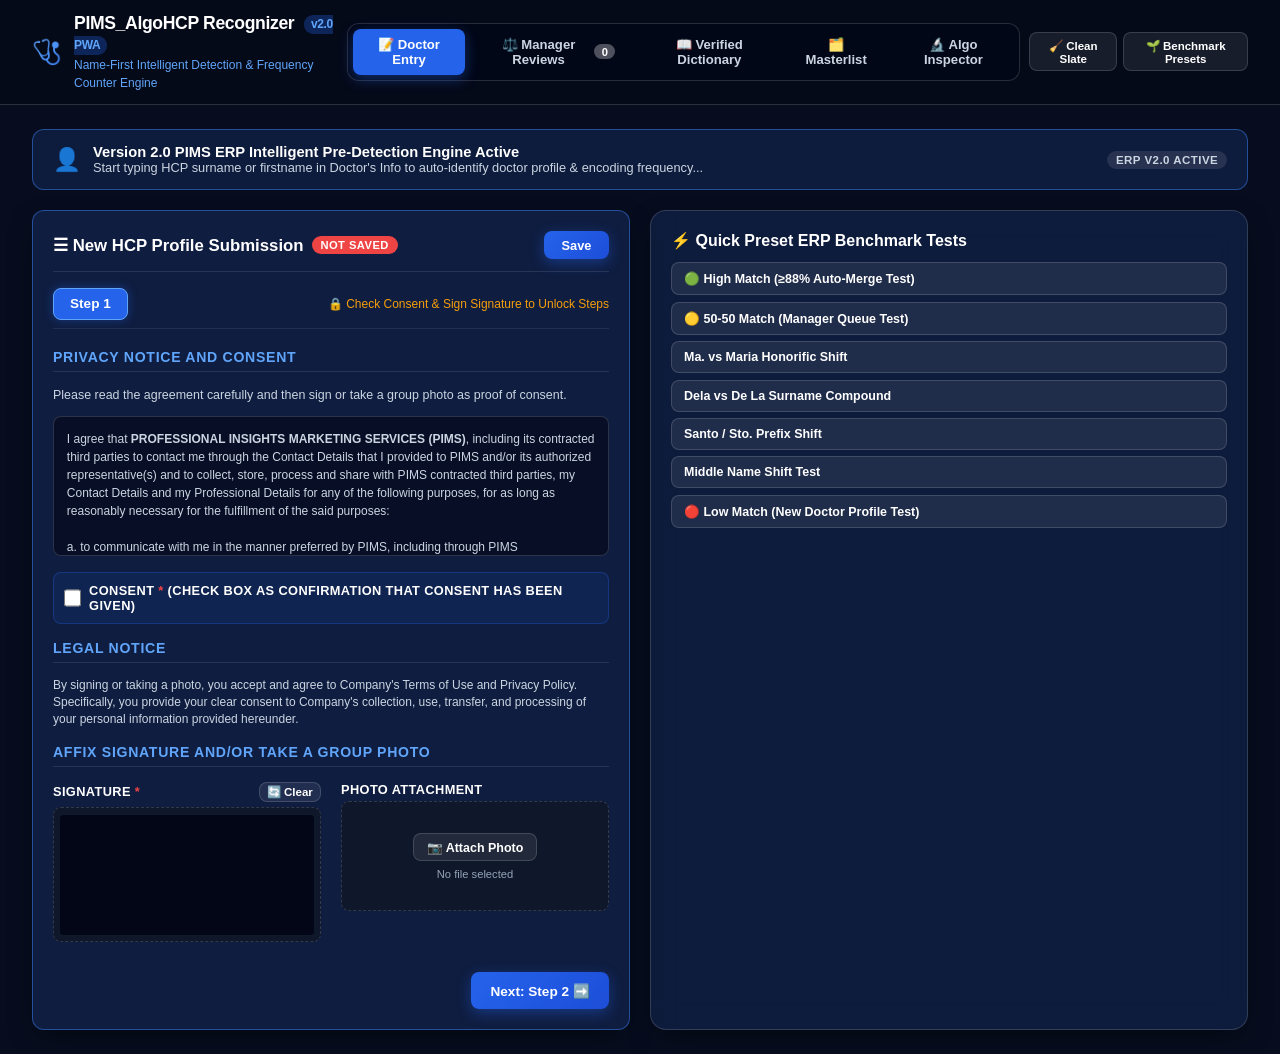
==== web/index.html @ 9db83ed1 "Overhaul signature pad canvas with fitCanvasResolution offset matching, touch-action none, and insta" ====
<!DOCTYPE html>
<html lang="en">
<head>
  <meta charset="UTF-8">
  <meta name="viewport" content="width=device-width, initial-scale=1.0">
  <title>PIMS_AlgoHCP Recognizer Engine v2.0</title>
  <link rel="stylesheet" href="styles.css">
  <link rel="manifest" href="manifest.json">
  <meta name="theme-color" content="#2563EB">
  <meta name="apple-mobile-web-app-capable" content="yes">
  <meta name="apple-mobile-web-app-status-bar-style" content="black-translucent">
  <link rel="apple-touch-icon" href="/assets/icon-192.png">
</head>
<body>

  <!-- Minimalist Dark Blue App Header -->
  <header class="app-header">
    <div class="brand-container">
      <div class="brand-logo">🩺</div>
      <div class="brand-title">
        <h1>PIMS_AlgoHCP Recognizer <span style="font-size:0.75rem; background:rgba(37,99,235,0.3); color:var(--primary-light); padding:0.15rem 0.45rem; border-radius:12px; margin-left:0.3rem;">v2.0 PWA</span></h1>
        <span>Name-First Intelligent Detection & Frequency Counter Engine</span>
      </div>
    </div>

    <div style="display:flex; align-items:center; gap:0.6rem;">
      <nav class="nav-tabs">
        <button class="tab-btn active" data-tab="tab-medrep">
          📝 Doctor Entry
        </button>
        <button class="tab-btn" data-tab="tab-reviews">
          ⚖️ Manager Reviews <span class="tab-badge" id="review-badge-count">0</span>
        </button>
        <button class="tab-btn" data-tab="tab-dictionary">
          📖 Verified Dictionary
        </button>
        <button class="tab-btn" data-tab="tab-masterlist">
          🗂️ Masterlist
        </button>
        <button class="tab-btn" data-tab="tab-workbench">
          🔬 Algo Inspector
        </button>
      </nav>

      <div style="display:flex; gap:0.4rem;">
        <button class="btn btn-primary" style="font-size:0.72rem; padding:0.35rem 0.65rem; display:none;" id="btn-install-pwa" title="Install PIMS Recognizer as Desktop/Laptop App">
          📲 Install App
        </button>
        <button class="btn btn-secondary" style="font-size:0.72rem; padding:0.35rem 0.65rem;" id="btn-reset-clean-slate" title="Clear all data to simulate real-world day-1 entry">
          🧹 Clean Slate
        </button>
        <button class="btn btn-secondary" style="font-size:0.72rem; padding:0.35rem 0.65rem;" id="btn-load-benchmark-preset" title="Load sample benchmark demo dataset">
          🌱 Benchmark Presets
        </button>
      </div>
    </div>
  </header>

  <!-- Main Container -->
  <main class="main-container">

    <!-- TAB 1: MEDREP ENTRY & RECOGNIZER -->
    <section id="tab-medrep" class="tab-content active">
      
      <!-- Live Pre-Submission Duplicate Detector Banner -->
      <div id="live-detector-banner" style="background:rgba(15, 29, 64, 0.9); border:1px solid var(--border-glow); padding:0.9rem 1.25rem; border-radius:var(--radius-md); margin-bottom:1.25rem; display:flex; align-items:center; justify-content:space-between; transition:all 0.3s ease;">
        <div style="display:flex; align-items:center; gap:0.75rem;">
          <div style="font-size:1.4rem;">👤</div>
          <div>
            <div style="font-weight:700; font-size:0.92rem; color:#FFFFFF" id="banner-title">
              Version 2.0 PIMS ERP Intelligent Pre-Detection Engine Active
            </div>
            <div style="font-size:0.8rem; color:var(--text-muted)" id="banner-desc">
              Start typing HCP surname or firstname in Doctor's Info to auto-identify doctor profile & encoding frequency...
            </div>
          </div>
        </div>
        <div id="banner-badge">
          <span class="badge" style="background:rgba(255,255,255,0.1); color:var(--text-muted)">ERP v2.0 Active</span>
        </div>
      </div>

      <div class="grid-2">
        
        <!-- PIMS ERP WIZARD CONTAINER -->
        <div class="card" style="background:#0F1D40; border:1px solid var(--border-glow); border-radius:var(--radius-md); padding:1.25rem;">
          <div style="display:flex; justify-content:space-between; align-items:center; border-bottom:1px solid rgba(255,255,255,0.1); padding-bottom:0.75rem; margin-bottom:1rem;">
            <div style="font-weight:700; font-size:1.05rem; color:#FFFFFF; display:flex; align-items:center; gap:0.5rem;">
              <span>☰ New HCP Profile Submission</span>
              <span class="badge" style="background:#EF4444; color:#FFFFFF; font-size:0.7rem;">Not Saved</span>
            </div>
            <button class="btn btn-primary" id="btn-save-erp-submission" style="font-size:0.8rem; padding:0.4rem 1.1rem;">Save</button>
          </div>

          <!-- ERP Wizard Step Tabs Header -->
          <div class="erp-wizard-nav" style="display:flex; gap:0.4rem; margin-bottom:1.25rem; border-bottom:1px solid rgba(255,255,255,0.08); padding-bottom:0.5rem; align-items:center;">
            <button class="erp-step-btn active" data-step="1">Step 1</button>
            <button class="erp-step-btn erp-gated-step" data-step="2" style="display:none;">Step 2</button>
            <button class="erp-step-btn erp-gated-step" data-step="3" style="display:none;">Step 3</button>
            <button class="erp-step-btn erp-gated-step" data-step="others" style="display:none;">Others</button>
            <button class="erp-step-btn erp-gated-step" data-step="changes" style="display:none;">Changes</button>
            <span id="erp-step-lock-msg" style="font-size:0.75rem; color:#F59E0B; margin-left:auto; display:flex; align-items:center; gap:0.3rem;">
              🔒 Check Consent & Sign Signature to Unlock Steps
            </span>
          </div>

          <!-- STEP 1: PRIVACY NOTICE AND CONSENT -->
          <div id="erp-step-1" class="erp-step-content active">
            <div class="erp-section-title">Privacy Notice and Consent</div>
            <p style="font-size:0.78rem; color:var(--text-muted); line-height:1.45; margin-bottom:0.75rem;">
              Please read the agreement carefully and then sign or take a group photo as proof of consent.
            </p>
            <div style="background:rgba(2, 6, 23, 0.6); border:1px solid var(--border-color); padding:0.8rem; border-radius:var(--radius-sm); font-size:0.75rem; color:var(--text-muted); line-height:1.5; max-height:140px; overflow-y:auto; margin-bottom:1rem;">
              I agree that <strong>PROFESSIONAL INSIGHTS MARKETING SERVICES (PIMS)</strong>, including its contracted third parties to contact me through the Contact Details that I provided to PIMS and/or its authorized representative(s) and to collect, store, process and share with PIMS contracted third parties, my Contact Details and my Professional Details for any of the following purposes, for as long as reasonably necessary for the fulfillment of the said purposes:
              <br><br>
              a. to communicate with me in the manner preferred by PIMS, including through PIMS PROFESSIONAL HEALTH SPECIALISTS REPRESENTATIVES, websites, email, call centers, postal mail, webcasts, and other channels<br>
              b. to provide me with information that I have requested, including scientific data, promotional and marketing communications and/or other information about PIMS products, services and activities<br>
              c. to plan and implement PIMS promotional activities directed to me, including identifying topics and activities that may be of interest to me<br>
              d. to respond to my requests or queries or to seek my views, on PIMS products, services and activities<br>
              e. to improve PIMS level of service and the content of its communications<br>
              f. for PIMS own administrative and quality assurance purposes<br>
              g. any other purpose that is related to the above list of purposes.
            </div>

            <div class="form-group" style="display:flex; align-items:center; gap:0.5rem; background:rgba(37,99,235,0.1); padding:0.6rem; border-radius:var(--radius-sm); border:1px solid rgba(37,99,235,0.3); margin-bottom:1rem;">
              <input type="checkbox" id="chk-erp-consent" style="accent-color:#2563EB; width:18px; height:18px; cursor:pointer;">
              <label for="chk-erp-consent" style="font-weight:700; font-size:0.8rem; color:#FFFFFF; margin-bottom:0; cursor:pointer;">
                Consent <span style="color:#EF4444">*</span> (Check box as confirmation that consent has been given)
              </label>
            </div>

            <div class="erp-section-title">Legal Notice</div>
            <p style="font-size:0.75rem; color:var(--text-muted); line-height:1.4; margin-bottom:1rem;">
              By signing or taking a photo, you accept and agree to Company's Terms of Use and Privacy Policy. Specifically, you provide your clear consent to Company's collection, use, transfer, and processing of your personal information provided hereunder.
            </p>

            <div class="erp-section-title">Affix signature and/or take a group photo</div>
            <div class="grid-2">
              <div class="form-group">
                <div style="display:flex; justify-content:space-between; align-items:center; margin-bottom:0.3rem;">
                  <label style="margin-bottom:0; font-size:0.8rem;">Signature <span style="color:#EF4444">*</span></label>
                  <div>
                    <button type="button" class="btn btn-secondary" id="btn-clear-sig" style="font-size:0.72rem; padding:0.15rem 0.45rem;">🔄 Clear</button>
                  </div>
                </div>
                <div id="sig-pad-wrapper" style="background:#0F172A; border:1px dashed var(--border-color); border-radius:var(--radius-sm); text-align:center; padding:0.4rem;">
                  <canvas id="sig-canvas" width="500" height="120" style="background:#020617; border-radius:4px; cursor:crosshair; width:100%; height:120px; touch-action:none; user-select:none; -webkit-user-select:none; display:block;"></canvas>
                </div>
              </div>

              <div class="form-group">
                <label style="font-size:0.8rem;">Photo Attachment</label>
                <div style="background:#0F172A; border:1px dashed var(--border-color); border-radius:var(--radius-sm); text-align:center; padding:0.8rem; min-height:110px; display:flex; flex-direction:column; align-items:center; justify-content:center;">
                  <input type="file" id="input-erp-photo" accept="image/*" style="display:none;">
                  <button type="button" class="btn btn-secondary" style="font-size:0.78rem; padding:0.35rem 0.8rem;" onclick="document.getElementById('input-erp-photo').click()">📷 Attach Photo</button>
                  <span style="font-size:0.7rem; color:var(--text-dim); margin-top:0.4rem;" id="photo-file-label">No file selected</span>
                  <img id="erp-photo-img-preview" style="max-width:100%; max-height:90px; border-radius:6px; margin-top:0.5rem; display:none; border:1px solid var(--primary-light); object-fit:contain;" alt="Uploaded Photo Preview">
                </div>
              </div>
            </div>

            <div style="text-align:right; margin-top:1rem;">
              <button type="button" class="btn btn-primary" onclick="switchErpStep('2')">Next: Step 2 ➡️</button>
            </div>
          </div>

          <!-- STEP 2: DOCTOR'S INFORMATION, BASIC INFO, SPECIALIZATION, WORKPLACES -->
          <div id="erp-step-2" class="erp-step-content">
            
            <div class="erp-section-title">Doctor's Information</div>
            <div class="form-group">
              <label style="font-size:0.8rem;">HCP Search <span style="color:#EF4444">*</span> (Search doctor by typing surname, firstname, or both)</label>
              <input type="text" id="input-doc-name" class="form-control auto-detect-field" placeholder="Search by typing surname or firstname..." value="">
              <small style="color:var(--text-dim); font-size:0.72rem;">If doctor is not found in masterlist, fill out details below to create new doctor candidate.</small>
            </div>

            <div class="erp-section-title">Basic Info</div>
            <div class="grid-4" style="grid-template-columns: repeat(4, 1fr); gap:0.5rem;">
              <div class="form-group">
                <label style="font-size:0.78rem;">First Name <span style="color:#EF4444">*</span></label>
                <input type="text" id="input-doc-fn" class="form-control auto-detect-field" placeholder="First Name" value="">
              </div>
              <div class="form-group">
                <label style="font-size:0.78rem;">Middle Name <span style="color:#EF4444">*</span></label>
                <input type="text" id="input-doc-mn" class="form-control auto-detect-field" placeholder="Middle Name" value="">
              </div>
              <div class="form-group">
                <label style="font-size:0.78rem;">Last Name <span style="color:#EF4444">*</span></label>
                <input type="text" id="input-doc-ln" class="form-control auto-detect-field" placeholder="Last Name" value="">
              </div>
              <div class="form-group">
                <label style="font-size:0.78rem;">Birth Date</label>
                <input type="date" id="input-doc-dob" class="form-control" value="1980-05-15">
              </div>
            </div>

            <div class="erp-section-title">Specialization / Type / Practice</div>
            <div class="grid-2" style="margin-bottom:0.75rem;">
              <div class="form-group">
                <label style="font-size:0.78rem;">Specialty Name <span style="color:#EF4444">*</span></label>
                <input type="text" id="input-doc-spec" class="form-control auto-detect-field" placeholder="e.g. Cardiology" value="">
              </div>
              <div class="form-group">
                <label style="font-size:0.78rem;">Sub Specialty Name</label>
                <input type="text" id="input-doc-subspec" class="form-control auto-detect-field" placeholder="e.g. Interventional Cardiology" value="">
              </div>
            </div>

            <div class="grid-2">
              <div class="form-group">
                <label style="font-size:0.78rem;">Type <span style="color:#EF4444">*</span></label>
                <select id="input-doc-type" class="form-control">
                  <option value="Physician" selected>Physician</option>
                  <option value="Dentist">Dentist</option>
                  <option value="Pharmacist">Pharmacist</option>
                  <option value="Nurse">Nurse</option>
                  <option value="Allied Health">Allied Health</option>
                </select>
              </div>
              <div class="form-group">
                <label style="font-size:0.78rem;">Practice <span style="color:#EF4444">*</span></label>
                <select id="input-doc-practice" class="form-control">
                  <option value="Private" selected>Private</option>
                  <option value="Government">Government</option>
                  <option value="Both">Both (Private & Government)</option>
                  <option value="Academic">Academic</option>
                </select>
              </div>
            </div>

            <div class="erp-section-title">Workplaces / Contact Info</div>
            <div class="grid-3" style="grid-template-columns: repeat(3, 1fr); gap:0.5rem;">
              <div class="form-group">
                <label style="font-size:0.78rem;">Workplace Name <span style="color:#EF4444">*</span></label>
                <input type="text" id="input-doc-hosp" class="form-control auto-detect-field" placeholder="e.g. St. Lukes Hospital BGC" value="">
              </div>
              <div class="form-group">
                <label style="font-size:0.78rem;">City Name <span style="color:#EF4444">*</span></label>
                <input type="text" id="input-doc-city" class="form-control auto-detect-field" placeholder="e.g. Taguig City" value="">
              </div>
              <div class="form-group">
                <label style="font-size:0.78rem;">Province Name <span style="color:#EF4444">*</span></label>
                <input type="text" id="input-doc-province" class="form-control auto-detect-field" placeholder="e.g. Metro Manila" value="">
              </div>
            </div>

            <div class="grid-2">
              <div class="form-group">
                <label style="font-size:0.78rem;">Mobile/Phone Number <span style="color:#EF4444">*</span></label>
                <input type="text" id="input-doc-contact" class="form-control auto-detect-field" placeholder="e.g. 09171234567" value="">
              </div>
              <div class="form-group">
                <label style="font-size:0.78rem;">Email Address <span style="color:#EF4444">*</span></label>
                <input type="text" id="input-doc-email" class="form-control auto-detect-field" placeholder="e.g. dr.cruz@stlukes.ph" value="">
              </div>
            </div>

            <!-- Hidden fields for backwards compatibility -->
            <input type="hidden" id="input-doc-sec-hosp" value="Makati Med Annex">
            <input type="hidden" id="input-doc-address" value="32nd St, BGC">

            <div style="display:flex; justify-content:space-between; margin-top:1rem;">
              <button type="button" class="btn btn-secondary" onclick="switchErpStep('1')">⬅️ Back: Step 1</button>
              <button type="button" class="btn btn-primary" onclick="switchErpStep('3')">Next: Step 3 ➡️</button>
            </div>
          </div>

          <!-- STEP 3: SURVEY QUESTIONNAIRE -->
          <div id="erp-step-3" class="erp-step-content">
            <div class="erp-section-title">Survey Questionnaire</div>
            
            <div class="form-group">
              <label style="font-size:0.8rem;">Account/Program <span style="color:#EF4444">*</span></label>
              <select id="input-erp-account-program" class="form-control">
                <option value="Abbott Diabetes Care" selected>Abbott Diabetes Care</option>
                <option value="COREnergy">COREnergy</option>
                <option value="NES">NES</option>
                <option value="Nurturemed">Nurturemed</option>
                <option value="PCH 1">PCH 1</option>
                <option value="Pharmabest">Pharmabest</option>
                <option value="TSTACCO">TSTACCO</option>
                <option value="TSTACC1">TSTACC1</option>
              </select>
            </div>

            <div style="display:flex; justify-content:space-between; margin-top:1.5rem;">
              <button type="button" class="btn btn-secondary" onclick="switchErpStep('2')">⬅️ Back: Step 2</button>
              <button type="button" class="btn btn-primary" onclick="switchErpStep('others')">Next: Others ➡️</button>
            </div>
          </div>

          <!-- OTHERS: METADATA & MEDREP INFO -->
          <div id="erp-step-others" class="erp-step-content">
            <div class="erp-section-title">Others & Submission Metadata</div>
            
            <div class="grid-2">
              <div class="form-group">
                <label style="font-size:0.8rem;">Territory Code <span style="color:#EF4444">*</span></label>
                <input type="text" id="input-erp-territory" class="form-control" value="TERR-NCR-SOUTH-01">
              </div>
              <div class="form-group">
                <label style="font-size:0.8rem;">Submission Date</label>
                <input type="text" id="input-erp-sub-date" class="form-control" readonly value="">
              </div>
            </div>

            <div class="form-group">
              <label style="font-size:0.8rem;">Medrep Email Address <span style="color:#EF4444">*</span></label>
              <input type="text" id="input-erp-medrep-email" class="form-control" value="medrep.santos@pims.com">
            </div>

            <div style="display:flex; justify-content:space-between; margin-top:1.5rem;">
              <button type="button" class="btn btn-secondary" onclick="switchErpStep('3')">⬅️ Back: Step 3</button>
              <button type="button" class="btn btn-primary" id="btn-submit-entry">🚀 Submit HCP Profile</button>
            </div>
          </div>

          <!-- CHANGES: AUDIT LOG -->
          <div id="erp-step-changes" class="erp-step-content">
            <div class="erp-section-title">Submission Changes & Audit Log</div>
            <div style="font-size:0.78rem; color:var(--text-muted); text-align:center; padding:2rem;">
              No prior profile edits recorded. This is a <strong>New HCP Profile Submission</strong> draft.
            </div>
            <div style="text-align:left;">
              <button type="button" class="btn btn-secondary" onclick="switchErpStep('1')">⬅️ Return to Step 1</button>
            </div>
          </div>

        </div>

        <!-- BENCHMARK PRESETS CARD -->
        <div class="card">
          <h3 style="margin-bottom: 0.75rem; font-size:1rem;">⚡ Quick Preset ERP Benchmark Tests</h3>
          
          <div style="display:flex; flex-direction:column; gap:0.4rem;">
            <button class="btn btn-secondary" style="font-size:0.78rem; justify-content:flex-start; padding:0.5rem 0.75rem;" onclick="loadErpPreset('Santa Maria', 'Dela', 'Cruz', 'Cardiology', 'St. Lukes Hospital BGC', 'Taguig City', 'Metro Manila', '09171234567', 'dr.cruz@stlukes.ph')">🟢 High Match (≥88% Auto-Merge Test)</button>
            <button class="btn btn-secondary" style="font-size:0.78rem; justify-content:flex-start; padding:0.5rem 0.75rem;" onclick="loadErpPreset('St. Maria', 'Dela', 'Cruz', 'Cardiology', 'St. Lukes Hospital BGC', 'Taguig City', 'Metro Manila', '09171234567', 'dr.cruz@stlukes.ph')">🟡 50-50 Match (Manager Queue Test)</button>
            <button class="btn btn-secondary" style="font-size:0.78rem; justify-content:flex-start; padding:0.5rem 0.75rem;" onclick="loadErpPreset('Maria Victoria', 'Reyes', 'Santos', 'Internal Medicine', 'Makati Medical Center', 'Makati City', 'Metro Manila', '09201112233', 'v.santos@makatimed.ph')">Ma. vs Maria Honorific Shift</button>
            <button class="btn btn-secondary" style="font-size:0.78rem; justify-content:flex-start; padding:0.5rem 0.75rem;" onclick="loadErpPreset('Juan', 'De La', 'Cruz', 'Pediatrics', 'Philippine General Hospital', 'Manila', 'Metro Manila', '09189876543', 'juan.delacruz@pgh.gov.ph')">Dela vs De La Surname Compound</button>
            <button class="btn btn-secondary" style="font-size:0.78rem; justify-content:flex-start; padding:0.5rem 0.75rem;" onclick="loadErpPreset('Santo Tomas', 'Garcia', 'Reyes', 'Orthopedic Surgery', 'Asian Hospital and Medical Center', 'Muntinlupa City', 'Metro Manila', '09175554433', 'santo.reyes@asianhospital.com')">Santo / Sto. Prefix Shift</button>
            <button class="btn btn-secondary" style="font-size:0.78rem; justify-content:flex-start; padding:0.5rem 0.75rem;" onclick="loadErpPreset('Jose Protacio', 'Mercado', 'Rizal', 'Ophthalmology', 'Cardinal Santos Medical Center', 'San Juan City', 'Metro Manila', '09193332211', 'j.rizal@cardinalsantos.ph')">Middle Name Shift Test</button>
            <button class="btn btn-secondary" style="font-size:0.78rem; justify-content:flex-start; padding:0.5rem 0.75rem;" onclick="loadErpPreset('Andres', 'Castro', 'Bonifacio', 'Pediatric Surgery', 'Capitol Medical Center', 'Quezon City', 'Metro Manila', '09229998877', 'andres.bonifacio@capitolmed.ph')">🔴 Low Match (New Doctor Profile Test)</button>
          </div>
        </div>
      </div>
    </section>

    <!-- TAB 2: 50-50 MANAGER REVIEWS & ESCALATION -->
    <section id="tab-reviews" class="tab-content">
      <div class="section-header">
        <h2 class="section-title">50-50 Match & New Doctor Approval Portal</h2>
        <p class="section-desc">Review candidate submissions, inspect signatures, and verify canonical records.</p>
      </div>

      <div id="reviews-container">
        <!-- Rendered dynamically -->
      </div>
    </section>

    <!-- TAB 3: VERIFIED DICTIONARY -->
    <section id="tab-dictionary" class="tab-content">
      <div class="section-header">
        <h2 class="section-title">Verified Canonical Reference Dictionary</h2>
        <p class="section-desc">100% correct baseline doctor entries and immutable true-only-one signatures.</p>
      </div>

      <div class="card">
        <table class="custom-table">
          <thead>
            <tr>
              <th>Status / ID</th>
              <th>Canonical Full Name</th>
              <th>Verified Specialty</th>
              <th>Affiliated Hospitals</th>
              <th>True-Only-One Signature</th>
              <th>Reference Notes</th>
            </tr>
          </thead>
          <tbody id="dictionary-tbody">
            <!-- Rendered dynamically -->
          </tbody>
        </table>
      </div>
    </section>

    <!-- TAB 4: MASTERLIST -->
    <section id="tab-masterlist" class="tab-content">
      <div class="section-header">
        <h2 class="section-title">Active HCP Masterlist Directory</h2>
        <p class="section-desc">Current master HCP profiles stored in the system with merge history audit access.</p>
      </div>

      <div class="card">
        <table class="custom-table">
          <thead>
            <tr>
              <th>HCP ID</th>
              <th>Doctor Name</th>
              <th>Specialty</th>
              <th>Primary Hospital</th>
              <th>City / Location</th>
              <th>Actions / Audit</th>
            </tr>
          </thead>
          <tbody id="masterlist-tbody">
            <!-- Rendered dynamically -->
          </tbody>
        </table>
      </div>
    </section>

    <!-- TAB 5: WORKBENCH -->
    <section id="tab-workbench" class="tab-content">
      <div class="section-header">
        <h2 class="section-title">Algorithm Component Inspector</h2>
        <p class="section-desc">Calculate mathematical scores, zero-match name penalties, and field breakdowns across all 8 mandatory fields.</p>
      </div>

      <div class="grid-2">
        <div class="card">
          <h4 style="color:var(--primary-light); margin-bottom:0.6rem;">Record A (Candidate Input)</h4>
          <div class="form-group">
            <label>1. Doctor Full Name</label>
            <input type="text" id="wb-name1" class="form-control" value="Joshua Tan">
          </div>
          <div class="form-group">
            <label>2. Specialty</label>
            <input type="text" id="wb-spec1" class="form-control" value="Cardiology">
          </div>
          <div class="form-group">
            <label>3. Primary Hospital</label>
            <input type="text" id="wb-hosp1" class="form-control" value="St. Lukes Hospital BGC">
          </div>
          <div class="form-group">
            <label>4. Secondary Hospital / Clinic</label>
            <input type="text" id="wb-sec-hosp1" class="form-control" value="Makati Med Annex">
          </div>
          <div class="form-group">
            <label>5. Street Address</label>
            <input type="text" id="wb-addr1" class="form-control" value="32nd St, BGC">
          </div>
          <div class="form-group">
            <label>6. City / Municipality</label>
            <input type="text" id="wb-city1" class="form-control" value="Taguig City">
          </div>
          <div class="form-group">
            <label>7. Contact Number</label>
            <input type="text" id="wb-contact1" class="form-control" value="09171234567">
          </div>
          <div class="form-group">
            <label>8. Email Address</label>
            <input type="text" id="wb-email1" class="form-control" value="joshua.tan@stlukes.ph">
          </div>
        </div>

        <div class="card">
          <h4 style="color:#10B981; margin-bottom:0.6rem;">Record B (Master Record)</h4>
          <div class="form-group">
            <label>1. Doctor Full Name</label>
            <input type="text" id="wb-name2" class="form-control" value="Dr. Santa M. Cruz, M.D.">
          </div>
          <div class="form-group">
            <label>2. Specialty</label>
            <input type="text" id="wb-spec2" class="form-control" value="Cardiology">
          </div>
          <div class="form-group">
            <label>3. Primary Hospital</label>
            <input type="text" id="wb-hosp2" class="form-control" value="St. Luke's Medical Center - Global City">
          </div>
          <div class="form-group">
            <label>4. Secondary Hospital / Clinic</label>
            <input type="text" id="wb-sec-hosp2" class="form-control" value="St. Lukes Clinic BGC">
          </div>
          <div class="form-group">
            <label>5. Street Address</label>
            <input type="text" id="wb-addr2" class="form-control" value="32nd St, Bonifacio Global City">
          </div>
          <div class="form-group">
            <label>6. City / Municipality</label>
            <input type="text" id="wb-city2" class="form-control" value="Taguig City">
          </div>
          <div class="form-group">
            <label>7. Contact Number</label>
            <input type="text" id="wb-contact2" class="form-control" value="09171234567">
          </div>
          <div class="form-group">
            <label>8. Email Address</label>
            <input type="text" id="wb-email2" class="form-control" value="santa.cruz@stlukes.ph">
          </div>
        </div>
      </div>

      <div style="margin-top:1.25rem; text-align:center;">
        <button class="btn btn-primary" id="btn-run-workbench" style="padding:0.75rem 2rem;">
          ⚡ Calculate Similarity Score
        </button>
      </div>

      <div id="wb-results-container" style="margin-top:1.5rem;"></div>
    </section>

  </main>

  <!-- FLOATING AUTO-DISMISSING SUBMISSION TOAST NOTIFICATIONS (Requirement 1) -->
  <div class="toast-container" id="toast-container"></div>

  <!-- POP-UP WARNING MODAL -->
  <div class="modal-backdrop" id="warning-modal-backdrop">
    <div class="modal-card" style="max-width:500px; border-color:#EF4444;">
      <div class="modal-header">
        <h3 style="color:#EF4444; font-size:1.05rem;">⚠️ Mandatory Fields Missing</h3>
        <button class="btn btn-secondary" id="warning-modal-close" style="padding:0.2rem 0.5rem; border:none; background:transparent; font-size:1.1rem; color:#EF4444">✕</button>
      </div>
      <div class="modal-body" id="warning-modal-body">
        <p style="color:var(--text-main); font-size:0.85rem; font-weight:600; margin-bottom:0.6rem;">
          Submission blocked! The following mandatory fields are blank:
        </p>
        <div style="background:rgba(239, 68, 68, 0.1); border:1px solid rgba(239, 68, 68, 0.3); padding:0.8rem; border-radius:var(--radius-sm);">
          <ul id="warning-missing-list" style="margin-left:1.2rem; color:var(--text-main); font-size:0.85rem; line-height:1.5;">
          </ul>
        </div>
      </div>
      <div class="modal-footer">
        <button class="btn btn-primary" id="warning-modal-btn" style="background:#EF4444;">Complete All Fields</button>
      </div>
    </div>
  </div>

  <!-- POP-UP MODAL (Algorithm Recognizer Detector) -->
  <div class="modal-backdrop" id="modal-backdrop">
    <div class="modal-card">
      <div class="modal-header">
        <h3>🔍 Algorithm Recognizer Detector</h3>
        <button class="btn btn-secondary" id="modal-close-btn" style="padding:0.2rem 0.5rem; border:none; background:transparent; font-size:1.1rem;">✕</button>
      </div>
      <div class="modal-body" id="modal-body-content">
      </div>
      <div class="modal-footer">
        <button class="btn btn-secondary" id="modal-cancel-btn">Close</button>
        <button class="btn btn-primary" onclick="submitMedRepEntry()">Proceed & Submit</button>
      </div>
    </div>
  </div>

  <!-- READ-ONLY MERGE HISTORY & BEFORE-AFTER SNAPSHOT MODAL (Requirement 2) -->
  <div class="modal-backdrop" id="snapshot-modal-backdrop">
    <div class="modal-card" style="max-width:750px;">
      <div class="modal-header">
        <h3>👁️ Read-Only Merge History Audit Snapshot</h3>
        <button class="btn btn-secondary" id="snapshot-modal-close" style="padding:0.2rem 0.5rem; border:none; background:transparent; font-size:1.1rem;">✕</button>
      </div>
      <div class="modal-body" id="snapshot-modal-body">
        <!-- Rendered dynamically -->
      </div>
      <div class="modal-footer">
        <button class="btn btn-secondary" onclick="closeSnapshotModal()">Close Audit Window</button>
      </div>
    </div>
  </div>

  <!-- VERIFIED DICTIONARY MODAL DRAWER -->
  <div class="modal-backdrop" id="dict-modal-backdrop">
    <div class="modal-card" style="max-width:650px;">
      <div class="modal-header">
        <h3>📖 Verified Master Dictionary Reference</h3>
        <button class="btn btn-secondary" id="dict-modal-close" style="padding:0.2rem 0.5rem; border:none; background:transparent; font-size:1.1rem;">✕</button>
      </div>
      <div class="modal-body" id="dict-modal-body">
      </div>
    </div>
  </div>

  <script src="app.js"></script>
</body>
</html>
---- web/styles.css ----
/* PIMS_AlgoHCP Minimalist Dark Blue & Crisp White Design System */

:root {
  --bg-dark: #070D1E;
  --bg-card: rgba(15, 29, 64, 0.9);
  --bg-card-hover: rgba(23, 42, 92, 0.95);
  --border-color: rgba(255, 255, 255, 0.15);
  --border-glow: rgba(59, 130, 246, 0.5);
  
  --primary: #2563EB;
  --primary-hover: #1D4ED8;
  --primary-light: #60A5FA;
  --success: #10B981;
  --warning: #F59E0B;
  --danger: #EF4444;
  
  --text-main: #FFFFFF;
  --text-muted: #CBD5E1;
  --text-dim: #94A3B8;
  
  --radius-sm: 8px;
  --radius-md: 12px;
  --radius-lg: 16px;
  --shadow: 0 10px 30px -10px rgba(0, 0, 0, 0.6);
}

* {
  box-sizing: border-box;
  margin: 0;
  padding: 0;
  font-family: -apple-system, BlinkMacSystemFont, "Segoe UI", Roboto, Inter, sans-serif;
  -webkit-font-smoothing: antialiased;
}

/* ERP Wizard Navigation Buttons */
.erp-step-btn {
  background: transparent;
  border: 1px solid rgba(255, 255, 255, 0.15);
  color: var(--text-muted);
  padding: 0.45rem 1rem;
  font-size: 0.85rem;
  font-weight: 600;
  border-radius: var(--radius-sm);
  cursor: pointer;
  transition: all 0.2s ease;
}

.erp-step-btn:hover {
  color: #FFFFFF;
  background: rgba(37, 99, 235, 0.2);
  border-color: var(--primary);
}

.erp-step-btn.active {
  color: #FFFFFF !important;
  background: var(--primary) !important;
  border-color: var(--primary-light) !important;
  box-shadow: 0 0 10px rgba(37, 99, 235, 0.4);
}

.erp-step-content {
  display: none !important;
}

.erp-step-content.active {
  display: block !important;
}

.erp-section-title {
  font-size: 0.88rem;
  font-weight: 700;
  text-transform: uppercase;
  letter-spacing: 0.05em;
  color: var(--primary-light);
  border-bottom: 1px solid rgba(255, 255, 255, 0.1);
  padding-bottom: 0.4rem;
  margin-bottom: 0.9rem;
  margin-top: 1rem;
}

body {
  background: var(--bg-dark);
  color: var(--text-main);
  min-height: 100vh;
  display: flex;
  flex-direction: column;
}

/* Minimalist Dark Blue App Header */
.app-header {
  background: rgba(6, 11, 26, 0.95);
  backdrop-filter: blur(16px);
  border-bottom: 1px solid var(--border-color);
  padding: 0.8rem 2rem;
  display: flex;
  align-items: center;
  justify-content: space-between;
  position: sticky;
  top: 0;
  z-index: 100;
}

.brand-container {
  display: flex;
  align-items: center;
  gap: 0.75rem;
}

.brand-logo {
  font-size: 1.5rem;
  background: linear-gradient(135deg, #60A5FA, #3B82F6);
  -webkit-background-clip: text;
  -webkit-text-fill-color: transparent;
}

.brand-title h1 {
  font-size: 1.1rem;
  font-weight: 700;
  color: #FFFFFF;
  letter-spacing: -0.02em;
}

.brand-title span {
  font-size: 0.75rem;
  color: var(--primary-light);
}

/* Nav Tabs - Dark Blue & White */
.nav-tabs {
  display: flex;
  gap: 0.5rem;
  background: rgba(2, 6, 23, 0.7);
  padding: 0.3rem;
  border-radius: var(--radius-md);
  border: 1px solid var(--border-color);
}

.tab-btn {
  background: transparent;
  border: none;
  color: var(--text-muted);
  padding: 0.5rem 1rem;
  font-size: 0.82rem;
  font-weight: 600;
  border-radius: var(--radius-sm);
  cursor: pointer;
  transition: all 0.2s ease;
  display: flex;
  align-items: center;
  gap: 0.4rem;
}

.tab-btn:hover {
  color: #FFFFFF;
  background: rgba(255, 255, 255, 0.1);
}

.tab-btn.active {
  background: var(--primary);
  color: #FFFFFF;
  box-shadow: 0 4px 14px rgba(37, 99, 235, 0.4);
}

.tab-badge {
  background: rgba(255, 255, 255, 0.3);
  color: #FFFFFF;
  padding: 0.1rem 0.45rem;
  border-radius: 20px;
  font-size: 0.7rem;
}

/* Main Layout */
.main-container {
  flex: 1;
  max-width: 1280px;
  width: 100%;
  margin: 0 auto;
  padding: 1.5rem 2rem;
}

.tab-content {
  display: none;
  animation: fadeIn 0.25s ease-in-out;
}

.tab-content.active {
  display: block;
}

@keyframes fadeIn {
  from { opacity: 0; transform: translateY(6px); }
  to { opacity: 1; transform: translateY(0); }
}

.section-header {
  margin-bottom: 1.25rem;
}

.section-title {
  font-size: 1.25rem;
  font-weight: 700;
  color: #FFFFFF;
}

.section-desc {
  font-size: 0.85rem;
  color: var(--text-muted);
  margin-top: 0.2rem;
}

/* Grid & Dark Blue Cards */
.grid-2 {
  display: grid;
  grid-template-columns: 1fr 1fr;
  gap: 1.25rem;
}

.grid-3 {
  display: grid;
  grid-template-columns: repeat(3, 1fr);
  gap: 1rem;
}

.card {
  background: var(--bg-card);
  backdrop-filter: blur(14px);
  border: 1px solid var(--border-color);
  border-radius: var(--radius-lg);
  padding: 1.25rem;
  box-shadow: var(--shadow);
  transition: all 0.2s ease;
}

.card:hover {
  border-color: var(--border-glow);
  background: var(--bg-card-hover);
}

/* Form Controls - Crisp White Text on Dark Blue Inputs */
.form-group {
  margin-bottom: 0.9rem;
}

.form-group label {
  display: block;
  font-size: 0.78rem;
  font-weight: 700;
  color: #FFFFFF;
  margin-bottom: 0.3rem;
  text-transform: uppercase;
  letter-spacing: 0.03em;
}

.form-control {
  width: 100%;
  background: #060C1E;
  border: 1px solid var(--border-color);
  border-radius: var(--radius-sm);
  padding: 0.65rem 0.85rem;
  color: #FFFFFF;
  font-size: 0.88rem;
  outline: none;
  transition: all 0.2s ease;
}

.form-control:focus {
  border-color: var(--primary-light);
  box-shadow: 0 0 0 3px rgba(96, 165, 250, 0.25);
  background: #0A1430;
}

/* Buttons */
.btn {
  display: inline-flex;
  align-items: center;
  justify-content: center;
  gap: 0.4rem;
  padding: 0.65rem 1.2rem;
  font-size: 0.85rem;
  font-weight: 600;
  border-radius: var(--radius-sm);
  border: none;
  cursor: pointer;
  transition: all 0.2s ease;
  text-decoration: none;
}

.btn-primary {
  background: linear-gradient(135deg, #2563EB 0%, #1D4ED8 100%);
  color: #FFFFFF;
  box-shadow: 0 4px 14px rgba(37, 99, 235, 0.4);
}

.btn-primary:hover {
  transform: translateY(-1px);
  box-shadow: 0 6px 18px rgba(37, 99, 235, 0.5);
  background: linear-gradient(135deg, #3B82F6 0%, #1D4ED8 100%);
}

.btn-secondary {
  background: rgba(255, 255, 255, 0.08);
  color: #FFFFFF;
  border: 1px solid var(--border-color);
}

.btn-secondary:hover {
  background: rgba(255, 255, 255, 0.16);
  color: #FFFFFF;
}

.btn-success {
  background: linear-gradient(135deg, #10B981 0%, #059669 100%);
  color: #FFFFFF;
}

.btn-warning {
  background: linear-gradient(135deg, #F59E0B 0%, #D97706 100%);
  color: #FFFFFF;
}

.btn-danger {
  background: linear-gradient(135deg, #EF4444 0%, #DC2626 100%);
  color: #FFFFFF;
}

/* Badges */
.badge {
  display: inline-block;
  padding: 0.2rem 0.55rem;
  border-radius: 20px;
  font-size: 0.72rem;
  font-weight: 700;
  text-transform: uppercase;
  letter-spacing: 0.04em;
}

/* Tables - Dark Blue Headers & White Text Rows */
.custom-table {
  width: 100%;
  border-collapse: collapse;
  margin-top: 0.5rem;
}

.custom-table th {
  background: #060B1E;
  color: var(--primary-light);
  font-size: 0.75rem;
  font-weight: 700;
  text-transform: uppercase;
  padding: 0.75rem 1rem;
  text-align: left;
  border-bottom: 1px solid var(--border-color);
}

.custom-table td {
  padding: 0.85rem 1rem;
  font-size: 0.85rem;
  color: #FFFFFF;
  border-bottom: 1px solid var(--border-color);
}

.custom-table tr:hover td {
  background: rgba(255, 255, 255, 0.04);
}

/* Modals - Dark Blue Background with Crisp White Content */
.modal-backdrop {
  position: fixed;
  top: 0;
  left: 0;
  width: 100vw;
  height: 100vh;
  background: rgba(3, 7, 18, 0.88);
  backdrop-filter: blur(10px);
  display: flex;
  align-items: center;
  justify-content: center;
  z-index: 1000;
  opacity: 0;
  pointer-events: none;
  transition: opacity 0.25s ease;
}

.modal-backdrop.active {
  opacity: 1;
  pointer-events: auto;
}

.modal-card {
  background: #0B1530;
  border: 1px solid var(--border-glow);
  border-radius: var(--radius-lg);
  width: 90%;
  max-width: 650px;
  max-height: 85vh;
  overflow-y: auto;
  padding: 1.5rem;
  box-shadow: 0 20px 50px rgba(0, 0, 0, 0.8);
}

.modal-header {
  display: flex;
  justify-content: space-between;
  align-items: center;
  margin-bottom: 1rem;
  border-bottom: 1px solid var(--border-color);
  padding-bottom: 0.75rem;
}

.modal-header h3 {
  color: #FFFFFF;
}

.modal-footer {
  margin-top: 1.25rem;
  display: flex;
  justify-content: flex-end;
  gap: 0.75rem;
  border-top: 1px solid var(--border-color);
  padding-top: 0.75rem;
}

/* FLOATING AUTO-DISMISSING SUBMISSION TOAST NOTIFICATION */
.toast-container {
  position: fixed;
  bottom: 1.5rem;
  right: 1.5rem;
  z-index: 2000;
  display: flex;
  flex-direction: column;
  gap: 0.75rem;
  pointer-events: none;
}

.toast-card {
  pointer-events: auto;
  background: rgba(11, 21, 48, 0.96);
  backdrop-filter: blur(16px);
  border: 1px solid var(--primary-light);
  border-left: 4px solid var(--primary);
  border-radius: var(--radius-md);
  padding: 1rem 1.25rem;
  min-width: 320px;
  max-width: 420px;
  box-shadow: 0 10px 30px rgba(0,0,0,0.7);
  animation: slideInRight 0.3s ease-out forwards;
  transition: all 0.3s ease;
}

.toast-card.hide {
  animation: slideOutRight 0.3s ease-in forwards;
}

@keyframes slideInRight {
  from { transform: translateX(120%); opacity: 0; }
  to { transform: translateX(0); opacity: 1; }
}

@keyframes slideOutRight {
  from { transform: translateX(0); opacity: 1; }
  to { transform: translateX(120%); opacity: 0; }
}

/* Side-by-Side Merge Comparison Box */
.comparison-container {
  display: grid;
  grid-template-columns: 1fr 1fr;
  gap: 1rem;
}

.comp-box {
  background: rgba(5, 12, 30, 0.7);
  border: 1px solid var(--border-color);
  border-radius: var(--radius-md);
  padding: 1rem;
}

.comp-box.highlight {
  border-color: var(--primary-light);
  background: rgba(37, 99, 235, 0.12);
}

.field-pair {
  margin-bottom: 0.5rem;
}

.field-pair .label {
  font-size: 0.7rem;
  color: var(--text-dim);
  text-transform: uppercase;
}

.field-pair .val {
  font-size: 0.85rem;
  font-weight: 600;
  color: #FFFFFF;
}
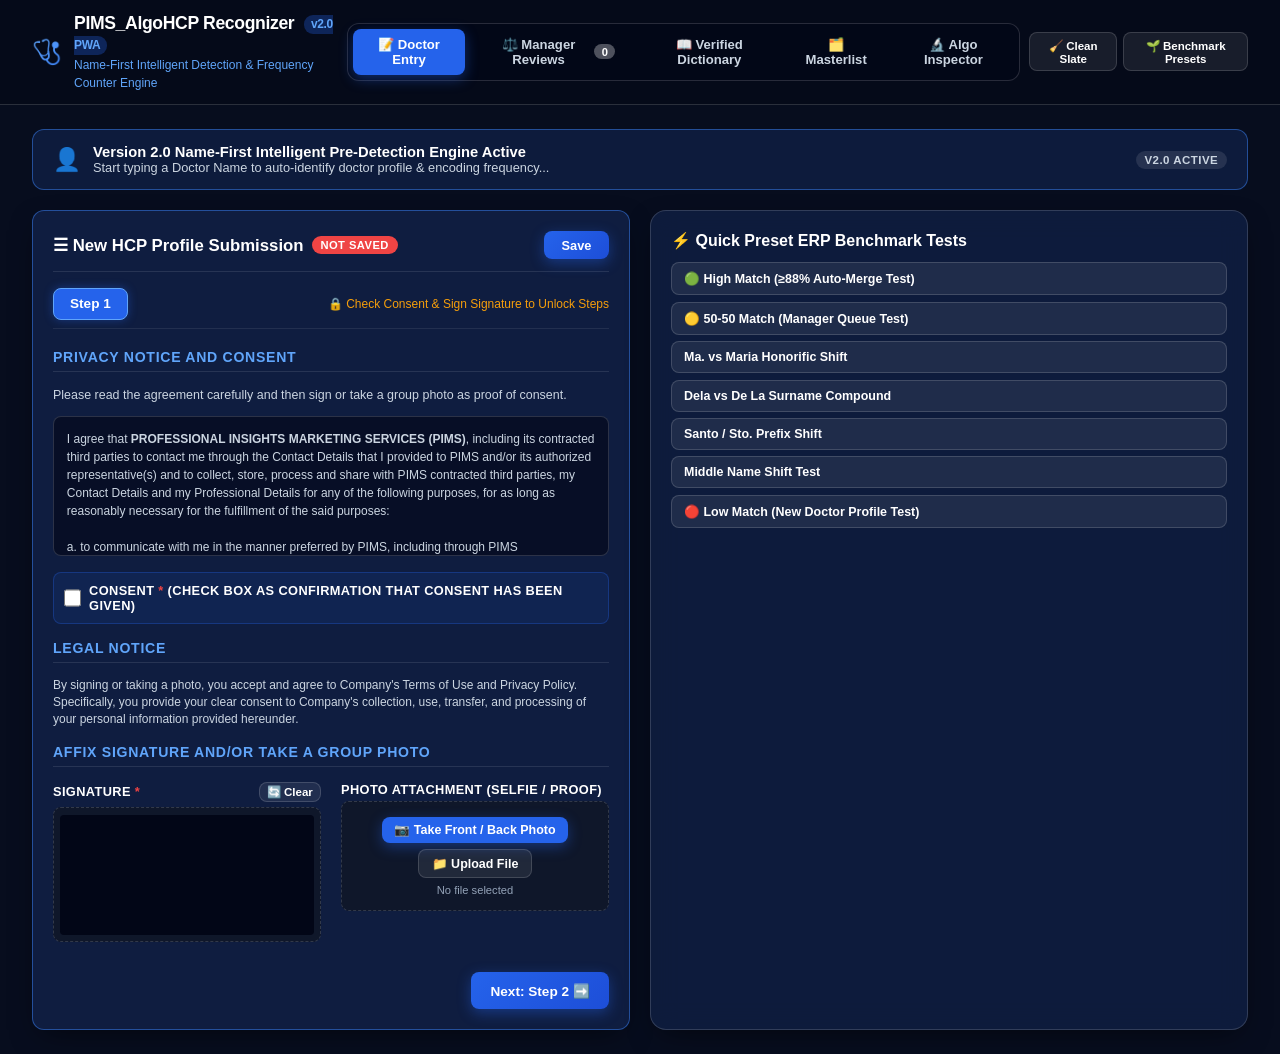
==== commit 2ddd8484: "Add Live Front/Back Camera Stream modal with selfie mode, camera switcher, frame snapshot capture, a" ====
--- a/web/index.html
+++ b/web/index.html
@@ -149,12 +149,19 @@
               </div>
 
               <div class="form-group">
-                <label style="font-size:0.8rem;">Photo Attachment</label>
+                <label style="font-size:0.8rem;">Photo Attachment (Selfie / Proof)</label>
                 <div style="background:#0F172A; border:1px dashed var(--border-color); border-radius:var(--radius-sm); text-align:center; padding:0.8rem; min-height:110px; display:flex; flex-direction:column; align-items:center; justify-content:center;">
-                  <input type="file" id="input-erp-photo" accept="image/*" style="display:none;">
-                  <button type="button" class="btn btn-secondary" style="font-size:0.78rem; padding:0.35rem 0.8rem;" onclick="document.getElementById('input-erp-photo').click()">📷 Attach Photo</button>
+                  <input type="file" id="input-erp-photo" accept="image/*" capture="environment" style="display:none;">
+                  <div style="display:flex; gap:0.4rem; flex-wrap:wrap; justify-content:center;">
+                    <button type="button" class="btn btn-primary" style="font-size:0.78rem; padding:0.35rem 0.8rem; background:#2563EB;" onclick="openCameraModal('user')">
+                      📷 Take Front / Back Photo
+                    </button>
+                    <button type="button" class="btn btn-secondary" style="font-size:0.78rem; padding:0.35rem 0.8rem;" onclick="document.getElementById('input-erp-photo').click()">
+                      📁 Upload File
+                    </button>
+                  </div>
                   <span style="font-size:0.7rem; color:var(--text-dim); margin-top:0.4rem;" id="photo-file-label">No file selected</span>
-                  <img id="erp-photo-img-preview" style="max-width:100%; max-height:90px; border-radius:6px; margin-top:0.5rem; display:none; border:1px solid var(--primary-light); object-fit:contain;" alt="Uploaded Photo Preview">
+                  <img id="erp-photo-img-preview" style="max-width:100%; max-height:110px; border-radius:6px; margin-top:0.5rem; display:none; border:1px solid var(--primary-light); object-fit:contain;" alt="Uploaded Photo Preview">
                 </div>
               </div>
             </div>
@@ -194,70 +201,54 @@
               </div>
             </div>
 
-            <div class="erp-section-title">Specialization / Type / Practice</div>
-            <div class="grid-2" style="margin-bottom:0.75rem;">
-              <div class="form-group">
-                <label style="font-size:0.78rem;">Specialty Name <span style="color:#EF4444">*</span></label>
-                <input type="text" id="input-doc-spec" class="form-control auto-detect-field" placeholder="e.g. Cardiology" value="">
-              </div>
-              <div class="form-group">
-                <label style="font-size:0.78rem;">Sub Specialty Name</label>
-                <input type="text" id="input-doc-subspec" class="form-control auto-detect-field" placeholder="e.g. Interventional Cardiology" value="">
-              </div>
-            </div>
-
-            <div class="grid-2">
-              <div class="form-group">
-                <label style="font-size:0.78rem;">Type <span style="color:#EF4444">*</span></label>
-                <select id="input-doc-type" class="form-control">
-                  <option value="Physician" selected>Physician</option>
-                  <option value="Dentist">Dentist</option>
-                  <option value="Pharmacist">Pharmacist</option>
-                  <option value="Nurse">Nurse</option>
-                  <option value="Allied Health">Allied Health</option>
-                </select>
-              </div>
-              <div class="form-group">
-                <label style="font-size:0.78rem;">Practice <span style="color:#EF4444">*</span></label>
-                <select id="input-doc-practice" class="form-control">
-                  <option value="Private" selected>Private</option>
-                  <option value="Government">Government</option>
-                  <option value="Both">Both (Private & Government)</option>
-                  <option value="Academic">Academic</option>
-                </select>
-              </div>
-            </div>
-
-            <div class="erp-section-title">Workplaces / Contact Info</div>
-            <div class="grid-3" style="grid-template-columns: repeat(3, 1fr); gap:0.5rem;">
-              <div class="form-group">
-                <label style="font-size:0.78rem;">Workplace Name <span style="color:#EF4444">*</span></label>
-                <input type="text" id="input-doc-hosp" class="form-control auto-detect-field" placeholder="e.g. St. Lukes Hospital BGC" value="">
-              </div>
-              <div class="form-group">
-                <label style="font-size:0.78rem;">City Name <span style="color:#EF4444">*</span></label>
-                <input type="text" id="input-doc-city" class="form-control auto-detect-field" placeholder="e.g. Taguig City" value="">
-              </div>
-              <div class="form-group">
-                <label style="font-size:0.78rem;">Province Name <span style="color:#EF4444">*</span></label>
-                <input type="text" id="input-doc-province" class="form-control auto-detect-field" placeholder="e.g. Metro Manila" value="">
-              </div>
-            </div>
-
-            <div class="grid-2">
-              <div class="form-group">
-                <label style="font-size:0.78rem;">Mobile/Phone Number <span style="color:#EF4444">*</span></label>
-                <input type="text" id="input-doc-contact" class="form-control auto-detect-field" placeholder="e.g. 09171234567" value="">
-              </div>
-              <div class="form-group">
-                <label style="font-size:0.78rem;">Email Address <span style="color:#EF4444">*</span></label>
-                <input type="text" id="input-doc-email" class="form-control auto-detect-field" placeholder="e.g. dr.cruz@stlukes.ph" value="">
-              </div>
-            </div>
-
-            <!-- Hidden fields for backwards compatibility -->
-            <input type="hidden" id="input-doc-sec-hosp" value="Makati Med Annex">
-            <input type="hidden" id="input-doc-address" value="32nd St, BGC">
+            <!-- DYNAMIC SPECIALIZATION / TYPE / PRACTICE TABLE -->
+            <div style="display:flex; justify-content:space-between; align-items:center;" class="erp-section-title">
+              <span>Specialization / Type / Practice</span>
+              <button type="button" class="btn btn-secondary" style="font-size:0.75rem; padding:0.25rem 0.6rem;" onclick="addSpecializationRow()">➕ Add Specialization Row</button>
+            </div>
+
+            <div style="overflow-x:auto; margin-bottom:1rem;">
+              <table class="table" style="font-size:0.78rem; width:100%;">
+                <thead>
+                  <tr style="background:rgba(15,23,42,0.8);">
+                    <th style="min-width:140px;">Specialty Name *</th>
+                    <th style="min-width:140px;">Sub Specialty Name</th>
+                    <th style="min-width:110px;">Type *</th>
+                    <th style="min-width:110px;">Practice *</th>
+                    <th style="width:40px; text-align:center;">Action</th>
+                  </tr>
+                </thead>
+                <tbody id="specialization-rows-tbody">
+                  <!-- Dynamic Specialization Rows -->
+                </tbody>
+              </table>
+            </div>
+
+            <!-- DYNAMIC WORKPLACES / LOCATIONS & CONTACT INFO TABLE -->
+            <div style="display:flex; justify-content:space-between; align-items:center;" class="erp-section-title">
+              <span>Workplaces / Locations & Contact Info</span>
+              <button type="button" class="btn btn-secondary" style="font-size:0.75rem; padding:0.25rem 0.6rem;" onclick="addWorkplaceRow()">➕ Add Workplace / Location Row</button>
+            </div>
+
+            <div style="overflow-x:auto; margin-bottom:1rem;">
+              <table class="table" style="font-size:0.78rem; width:100%;">
+                <thead>
+                  <tr style="background:rgba(15,23,42,0.8);">
+                    <th style="min-width:140px;">Workplace Name *</th>
+                    <th style="min-width:120px;">Secondary Clinic</th>
+                    <th style="min-width:100px;">City Name *</th>
+                    <th style="min-width:100px;">Province Name *</th>
+                    <th style="min-width:110px;">Street Address</th>
+                    <th style="min-width:110px;">Mobile Number *</th>
+                    <th style="min-width:130px;">Email Address *</th>
+                    <th style="width:40px; text-align:center;">Action</th>
+                  </tr>
+                </thead>
+                <tbody id="workplace-rows-tbody">
+                  <!-- Dynamic Workplace Rows -->
+                </tbody>
+              </table>
+            </div>
 
             <div style="display:flex; justify-content:space-between; margin-top:1rem;">
               <button type="button" class="btn btn-secondary" onclick="switchErpStep('1')">⬅️ Back: Step 1</button>
@@ -570,6 +561,41 @@
     </div>
   </div>
 
+  <!-- LIVE CAMERA SNAPSHOT & SELFIE MODAL -->
+  <div class="modal-backdrop" id="camera-modal-backdrop">
+    <div class="modal-card" style="max-width:550px; text-align:center;">
+      <div class="modal-header">
+        <h3 style="display:flex; align-items:center; gap:0.5rem;">
+          📷 Live Camera Capture (Front / Back Camera)
+        </h3>
+        <button class="btn btn-secondary" onclick="closeCameraModal()" style="padding:0.2rem 0.5rem; border:none; background:transparent; font-size:1.1rem;">✕</button>
+      </div>
+      <div class="modal-body" style="padding:1rem; text-align:center;">
+        <div style="position:relative; width:100%; max-width:480px; margin:0 auto; background:#020617; border-radius:8px; overflow:hidden; border:2px solid var(--primary-light);">
+          <video id="camera-video-stream" autoplay playsinline style="width:100%; height:280px; object-fit:cover; display:block; background:#000; transform: scaleX(-1);"></video>
+          <canvas id="camera-snapshot-canvas" style="display:none;"></canvas>
+          <div id="camera-mode-badge" class="badge" style="position:absolute; top:10px; left:10px; background:rgba(0,0,0,0.7); color:#38BDF8; border:1px solid #38BDF8;">
+            🤳 Front Camera (Selfie Mode)
+          </div>
+        </div>
+        <p style="font-size:0.75rem; color:var(--text-muted); margin-top:0.75rem; margin-bottom:0.5rem;">
+          Position yourself or document inside the frame and tap <strong>Take Photo</strong>.
+        </p>
+      </div>
+      <div class="modal-footer" style="justify-content:center; gap:0.6rem; flex-wrap:wrap;">
+        <button type="button" class="btn btn-secondary" id="btn-toggle-camera-facing" onclick="toggleCameraFacing()" style="font-size:0.8rem;">
+          🔄 Switch Camera (Front / Back)
+        </button>
+        <button type="button" class="btn btn-primary" onclick="captureCameraSnapshot()" style="font-size:0.85rem; padding:0.4rem 1.2rem; background:#10B981; border-color:#10B981;">
+          📸 Take Photo
+        </button>
+        <button type="button" class="btn btn-secondary" onclick="closeCameraModal()" style="font-size:0.8rem;">
+          Cancel
+        </button>
+      </div>
+    </div>
+  </div>
+
   <script src="app.js"></script>
 </body>
 </html>
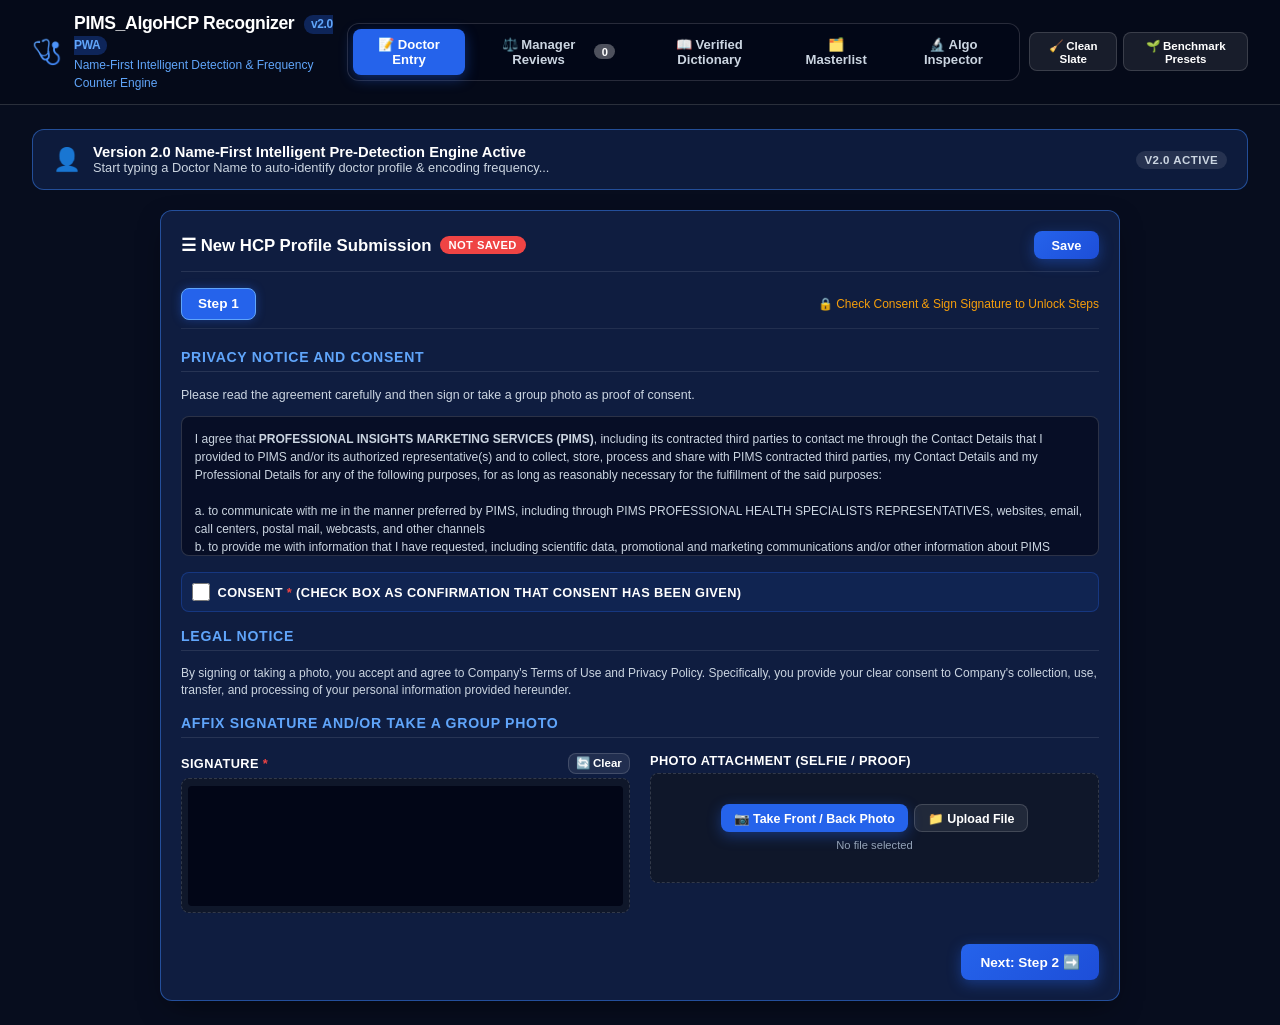
==== commit 51129002: "fix: middle initial detection in name parser and remove benchmark presets" ====
--- a/web/index.html
+++ b/web/index.html
@@ -80,7 +80,7 @@
         </div>
       </div>
 
-      <div class="grid-2">
+      <div style="max-width: 960px; margin: 0 auto;">
         
         <!-- PIMS ERP WIZARD CONTAINER -->
         <div class="card" style="background:#0F1D40; border:1px solid var(--border-glow); border-radius:var(--radius-md); padding:1.25rem;">
@@ -174,10 +174,13 @@
           <!-- STEP 2: DOCTOR'S INFORMATION, BASIC INFO, SPECIALIZATION, WORKPLACES -->
           <div id="erp-step-2" class="erp-step-content">
             
+
+
             <div class="erp-section-title">Doctor's Information</div>
             <div class="form-group">
               <label style="font-size:0.8rem;">HCP Search <span style="color:#EF4444">*</span> (Search doctor by typing surname, firstname, or both)</label>
               <input type="text" id="input-doc-name" class="form-control auto-detect-field" placeholder="Search by typing surname or firstname..." value="">
+              <div id="name-dropdown-container" style="position:relative; width:100%; z-index:100;"></div>
               <small style="color:var(--text-dim); font-size:0.72rem;">If doctor is not found in masterlist, fill out details below to create new doctor candidate.</small>
             </div>
 
@@ -318,21 +321,6 @@
           </div>
 
         </div>
-
-        <!-- BENCHMARK PRESETS CARD -->
-        <div class="card">
-          <h3 style="margin-bottom: 0.75rem; font-size:1rem;">⚡ Quick Preset ERP Benchmark Tests</h3>
-          
-          <div style="display:flex; flex-direction:column; gap:0.4rem;">
-            <button class="btn btn-secondary" style="font-size:0.78rem; justify-content:flex-start; padding:0.5rem 0.75rem;" onclick="loadErpPreset('Santa Maria', 'Dela', 'Cruz', 'Cardiology', 'St. Lukes Hospital BGC', 'Taguig City', 'Metro Manila', '09171234567', 'dr.cruz@stlukes.ph')">🟢 High Match (≥88% Auto-Merge Test)</button>
-            <button class="btn btn-secondary" style="font-size:0.78rem; justify-content:flex-start; padding:0.5rem 0.75rem;" onclick="loadErpPreset('St. Maria', 'Dela', 'Cruz', 'Cardiology', 'St. Lukes Hospital BGC', 'Taguig City', 'Metro Manila', '09171234567', 'dr.cruz@stlukes.ph')">🟡 50-50 Match (Manager Queue Test)</button>
-            <button class="btn btn-secondary" style="font-size:0.78rem; justify-content:flex-start; padding:0.5rem 0.75rem;" onclick="loadErpPreset('Maria Victoria', 'Reyes', 'Santos', 'Internal Medicine', 'Makati Medical Center', 'Makati City', 'Metro Manila', '09201112233', 'v.santos@makatimed.ph')">Ma. vs Maria Honorific Shift</button>
-            <button class="btn btn-secondary" style="font-size:0.78rem; justify-content:flex-start; padding:0.5rem 0.75rem;" onclick="loadErpPreset('Juan', 'De La', 'Cruz', 'Pediatrics', 'Philippine General Hospital', 'Manila', 'Metro Manila', '09189876543', 'juan.delacruz@pgh.gov.ph')">Dela vs De La Surname Compound</button>
-            <button class="btn btn-secondary" style="font-size:0.78rem; justify-content:flex-start; padding:0.5rem 0.75rem;" onclick="loadErpPreset('Santo Tomas', 'Garcia', 'Reyes', 'Orthopedic Surgery', 'Asian Hospital and Medical Center', 'Muntinlupa City', 'Metro Manila', '09175554433', 'santo.reyes@asianhospital.com')">Santo / Sto. Prefix Shift</button>
-            <button class="btn btn-secondary" style="font-size:0.78rem; justify-content:flex-start; padding:0.5rem 0.75rem;" onclick="loadErpPreset('Jose Protacio', 'Mercado', 'Rizal', 'Ophthalmology', 'Cardinal Santos Medical Center', 'San Juan City', 'Metro Manila', '09193332211', 'j.rizal@cardinalsantos.ph')">Middle Name Shift Test</button>
-            <button class="btn btn-secondary" style="font-size:0.78rem; justify-content:flex-start; padding:0.5rem 0.75rem;" onclick="loadErpPreset('Andres', 'Castro', 'Bonifacio', 'Pediatric Surgery', 'Capitol Medical Center', 'Quezon City', 'Metro Manila', '09229998877', 'andres.bonifacio@capitolmed.ph')">🔴 Low Match (New Doctor Profile Test)</button>
-          </div>
-        </div>
       </div>
     </section>
 
@@ -533,6 +521,22 @@
     </div>
   </div>
 
+  <!-- DOCTOR PROFILE DETAILS MODAL (View All Merged Data) -->
+  <div class="modal-backdrop" id="doctor-profile-modal-backdrop">
+    <div class="modal-card" style="max-width:750px;">
+      <div class="modal-header">
+        <h3 id="doctor-profile-modal-title">👤 Master Doctor Profile & Merged Data</h3>
+        <button class="btn btn-secondary" onclick="closeDoctorProfileModal()" style="padding:0.2rem 0.5rem; border:none; background:transparent; font-size:1.1rem;">✕</button>
+      </div>
+      <div class="modal-body" id="doctor-profile-modal-body">
+        <!-- Rendered dynamically -->
+      </div>
+      <div class="modal-footer">
+        <button class="btn btn-secondary" onclick="closeDoctorProfileModal()">Close Profile Window</button>
+      </div>
+    </div>
+  </div>
+
   <!-- READ-ONLY MERGE HISTORY & BEFORE-AFTER SNAPSHOT MODAL (Requirement 2) -->
   <div class="modal-backdrop" id="snapshot-modal-backdrop">
     <div class="modal-card" style="max-width:750px;">
